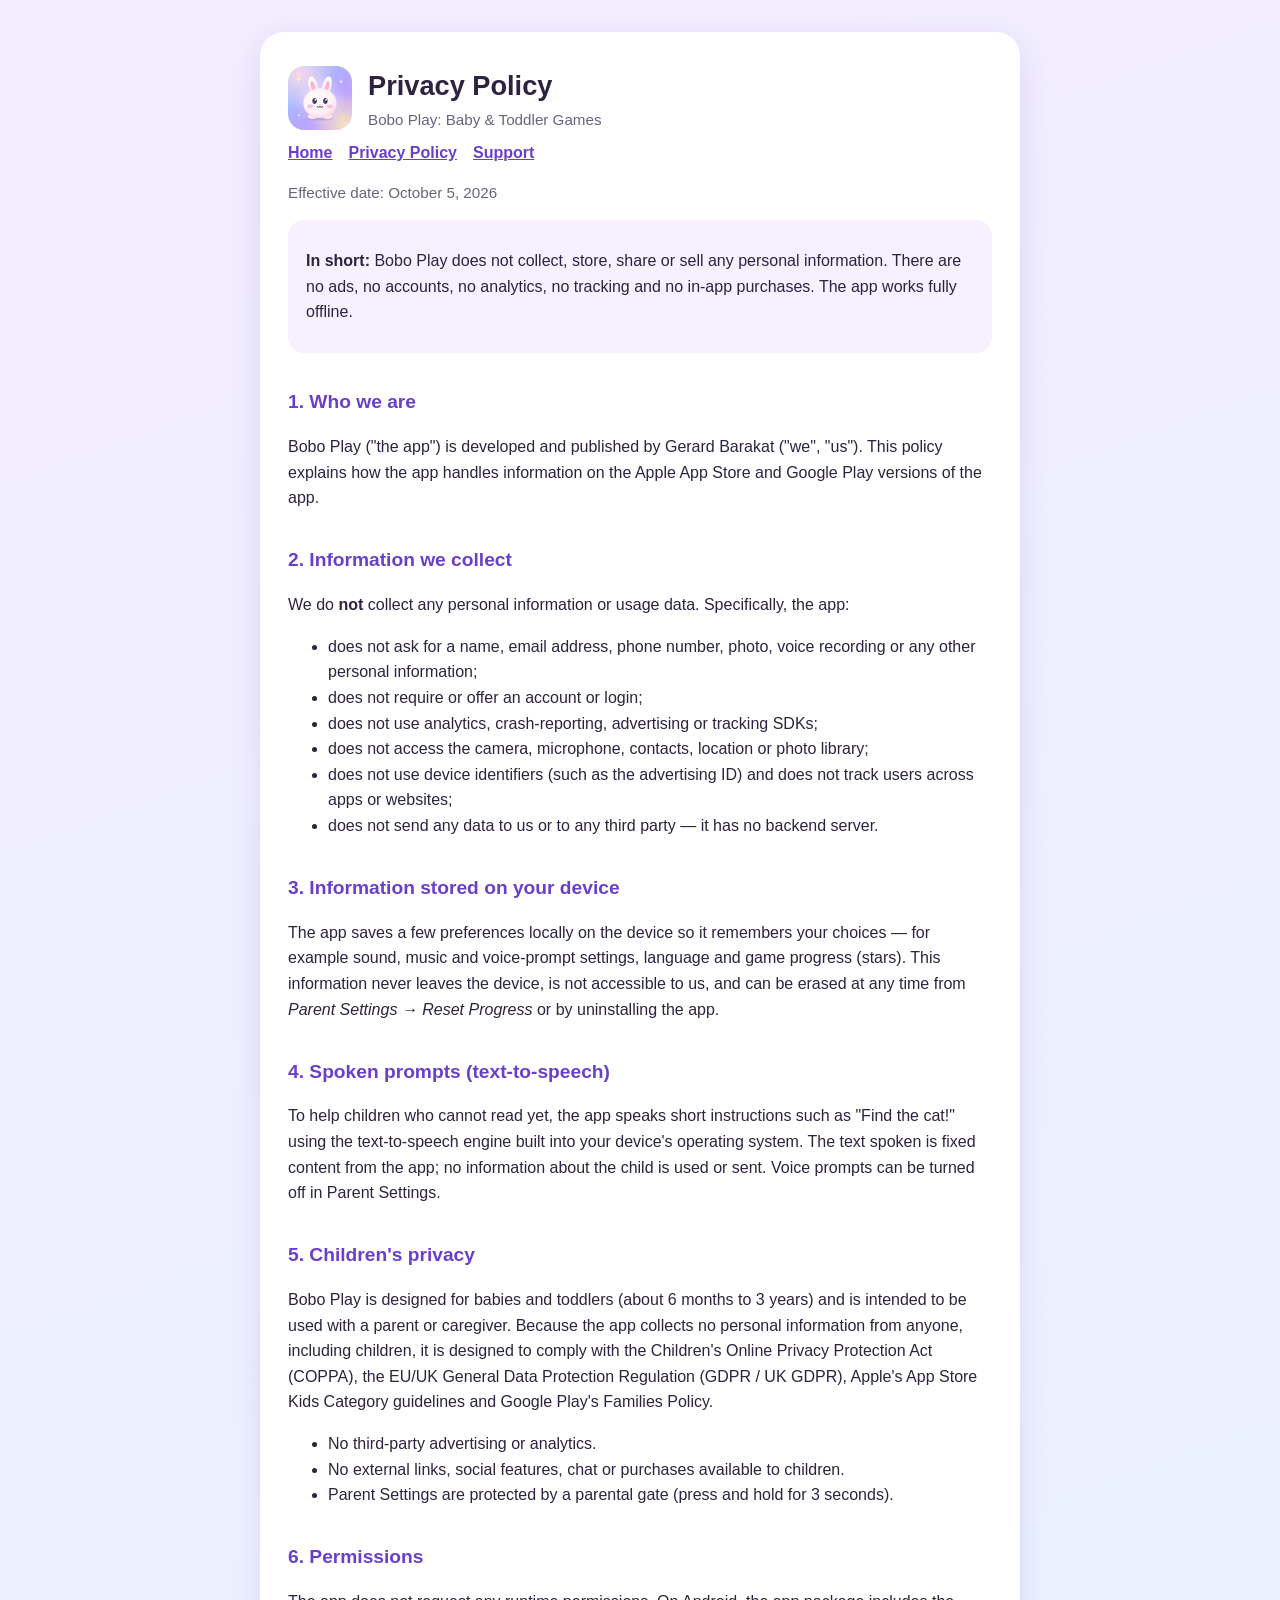
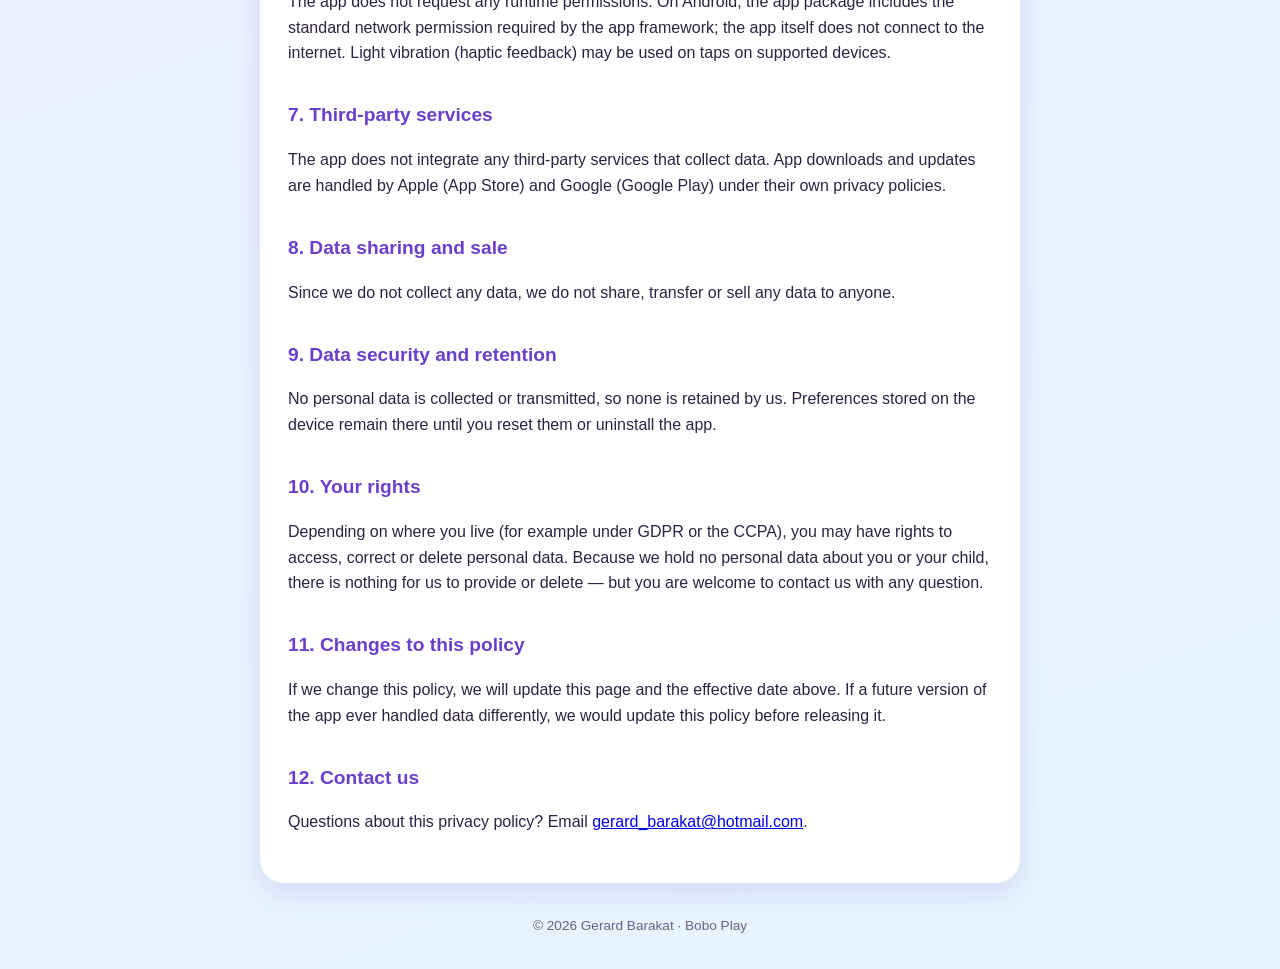
==== privacy.html @ a808a269 "Add Bobo Play privacy policy and support pages Co-authored-by: Copilot <223556219+Copilot@users.nore" ====
<!DOCTYPE html>
<html lang="en">
<head>
  <meta charset="utf-8">
  <meta name="viewport" content="width=device-width, initial-scale=1">
  <title>Privacy Policy — Bobo Play</title>
  <meta name="description" content="Privacy Policy for Bobo Play: Baby & Toddler Games. No data collection, no ads, no tracking.">
  <link rel="icon" href="icon.png">
  <link rel="stylesheet" href="style.css">
</head>
<body>
<main>
  <header>
    <img src="icon.png" alt="Bobo Play icon">
    <div>
      <h1>Privacy Policy</h1>
      <div class="muted">Bobo Play: Baby &amp; Toddler Games</div>
    </div>
  </header>
  <nav><a href="./">Home</a><a href="privacy.html">Privacy Policy</a><a href="support.html">Support</a></nav>

  <p class="muted">Effective date: October 5, 2026</p>

  <div class="highlight">
    <p><strong>In short:</strong> Bobo Play does not collect, store, share or sell any personal
    information. There are no ads, no accounts, no analytics, no tracking and no in-app purchases.
    The app works fully offline.</p>
  </div>

  <h2>1. Who we are</h2>
  <p>Bobo Play ("the app") is developed and published by Gerard Barakat ("we", "us").
  This policy explains how the app handles information on the Apple App Store and Google Play
  versions of the app.</p>

  <h2>2. Information we collect</h2>
  <p>We do <strong>not</strong> collect any personal information or usage data. Specifically, the app:</p>
  <ul>
    <li>does not ask for a name, email address, phone number, photo, voice recording or any other personal information;</li>
    <li>does not require or offer an account or login;</li>
    <li>does not use analytics, crash-reporting, advertising or tracking SDKs;</li>
    <li>does not access the camera, microphone, contacts, location or photo library;</li>
    <li>does not use device identifiers (such as the advertising ID) and does not track users across apps or websites;</li>
    <li>does not send any data to us or to any third party — it has no backend server.</li>
  </ul>

  <h2>3. Information stored on your device</h2>
  <p>The app saves a few preferences locally on the device so it remembers your choices — for example
  sound, music and voice-prompt settings, language and game progress (stars). This information never
  leaves the device, is not accessible to us, and can be erased at any time from
  <em>Parent Settings → Reset Progress</em> or by uninstalling the app.</p>

  <h2>4. Spoken prompts (text-to-speech)</h2>
  <p>To help children who cannot read yet, the app speaks short instructions such as "Find the cat!"
  using the text-to-speech engine built into your device's operating system. The text spoken is
  fixed content from the app; no information about the child is used or sent. Voice prompts can be
  turned off in Parent Settings.</p>

  <h2>5. Children's privacy</h2>
  <p>Bobo Play is designed for babies and toddlers (about 6 months to 3 years) and is intended to be
  used with a parent or caregiver. Because the app collects no personal information from anyone,
  including children, it is designed to comply with the Children's Online Privacy Protection Act
  (COPPA), the EU/UK General Data Protection Regulation (GDPR / UK GDPR), Apple's App Store Kids
  Category guidelines and Google Play's Families Policy.</p>
  <ul>
    <li>No third-party advertising or analytics.</li>
    <li>No external links, social features, chat or purchases available to children.</li>
    <li>Parent Settings are protected by a parental gate (press and hold for 3 seconds).</li>
  </ul>

  <h2>6. Permissions</h2>
  <p>The app does not request any runtime permissions. On Android, the app package includes the
  standard network permission required by the app framework; the app itself does not connect to the
  internet. Light vibration (haptic feedback) may be used on taps on supported devices.</p>

  <h2>7. Third-party services</h2>
  <p>The app does not integrate any third-party services that collect data. App downloads and updates
  are handled by Apple (App Store) and Google (Google Play) under their own privacy policies.</p>

  <h2>8. Data sharing and sale</h2>
  <p>Since we do not collect any data, we do not share, transfer or sell any data to anyone.</p>

  <h2>9. Data security and retention</h2>
  <p>No personal data is collected or transmitted, so none is retained by us. Preferences stored on the
  device remain there until you reset them or uninstall the app.</p>

  <h2>10. Your rights</h2>
  <p>Depending on where you live (for example under GDPR or the CCPA), you may have rights to access,
  correct or delete personal data. Because we hold no personal data about you or your child, there is
  nothing for us to provide or delete — but you are welcome to contact us with any question.</p>

  <h2>11. Changes to this policy</h2>
  <p>If we change this policy, we will update this page and the effective date above. If a future
  version of the app ever handled data differently, we would update this policy before releasing it.</p>

  <h2>12. Contact us</h2>
  <p>Questions about this privacy policy? Email
  <a href="mailto:gerard_barakat@hotmail.com">gerard_barakat@hotmail.com</a>.</p>
</main>
<footer>© 2026 Gerard Barakat · Bobo Play</footer>
</body>
</html>
---- style.css ----
:root { color-scheme: light; }
* { box-sizing: border-box; }
body {
  margin: 0;
  font-family: -apple-system, BlinkMacSystemFont, "Segoe UI", Roboto, Helvetica, Arial, sans-serif;
  line-height: 1.6;
  color: #2d2340;
  background: linear-gradient(160deg, #f3ecff 0%, #e6f4ff 100%);
  min-height: 100vh;
}
main {
  max-width: 760px;
  margin: 32px auto;
  padding: 32px 28px;
  background: #fff;
  border-radius: 24px;
  box-shadow: 0 10px 30px rgba(80, 50, 140, 0.12);
}
header { display: flex; align-items: center; gap: 16px; margin-bottom: 8px; }
header img { width: 64px; height: 64px; border-radius: 16px; }
h1 { margin: 0; font-size: 1.7rem; }
h2 { margin-top: 1.8em; font-size: 1.2rem; color: #6a3fc9; }
nav a { margin-right: 16px; color: #6a3fc9; font-weight: 600; }
.muted { color: #6b6280; font-size: 0.95rem; }
.highlight { background: #f6f0ff; border-radius: 16px; padding: 12px 18px; }
footer { text-align: center; color: #6b6280; font-size: 0.85rem; padding-bottom: 32px; }
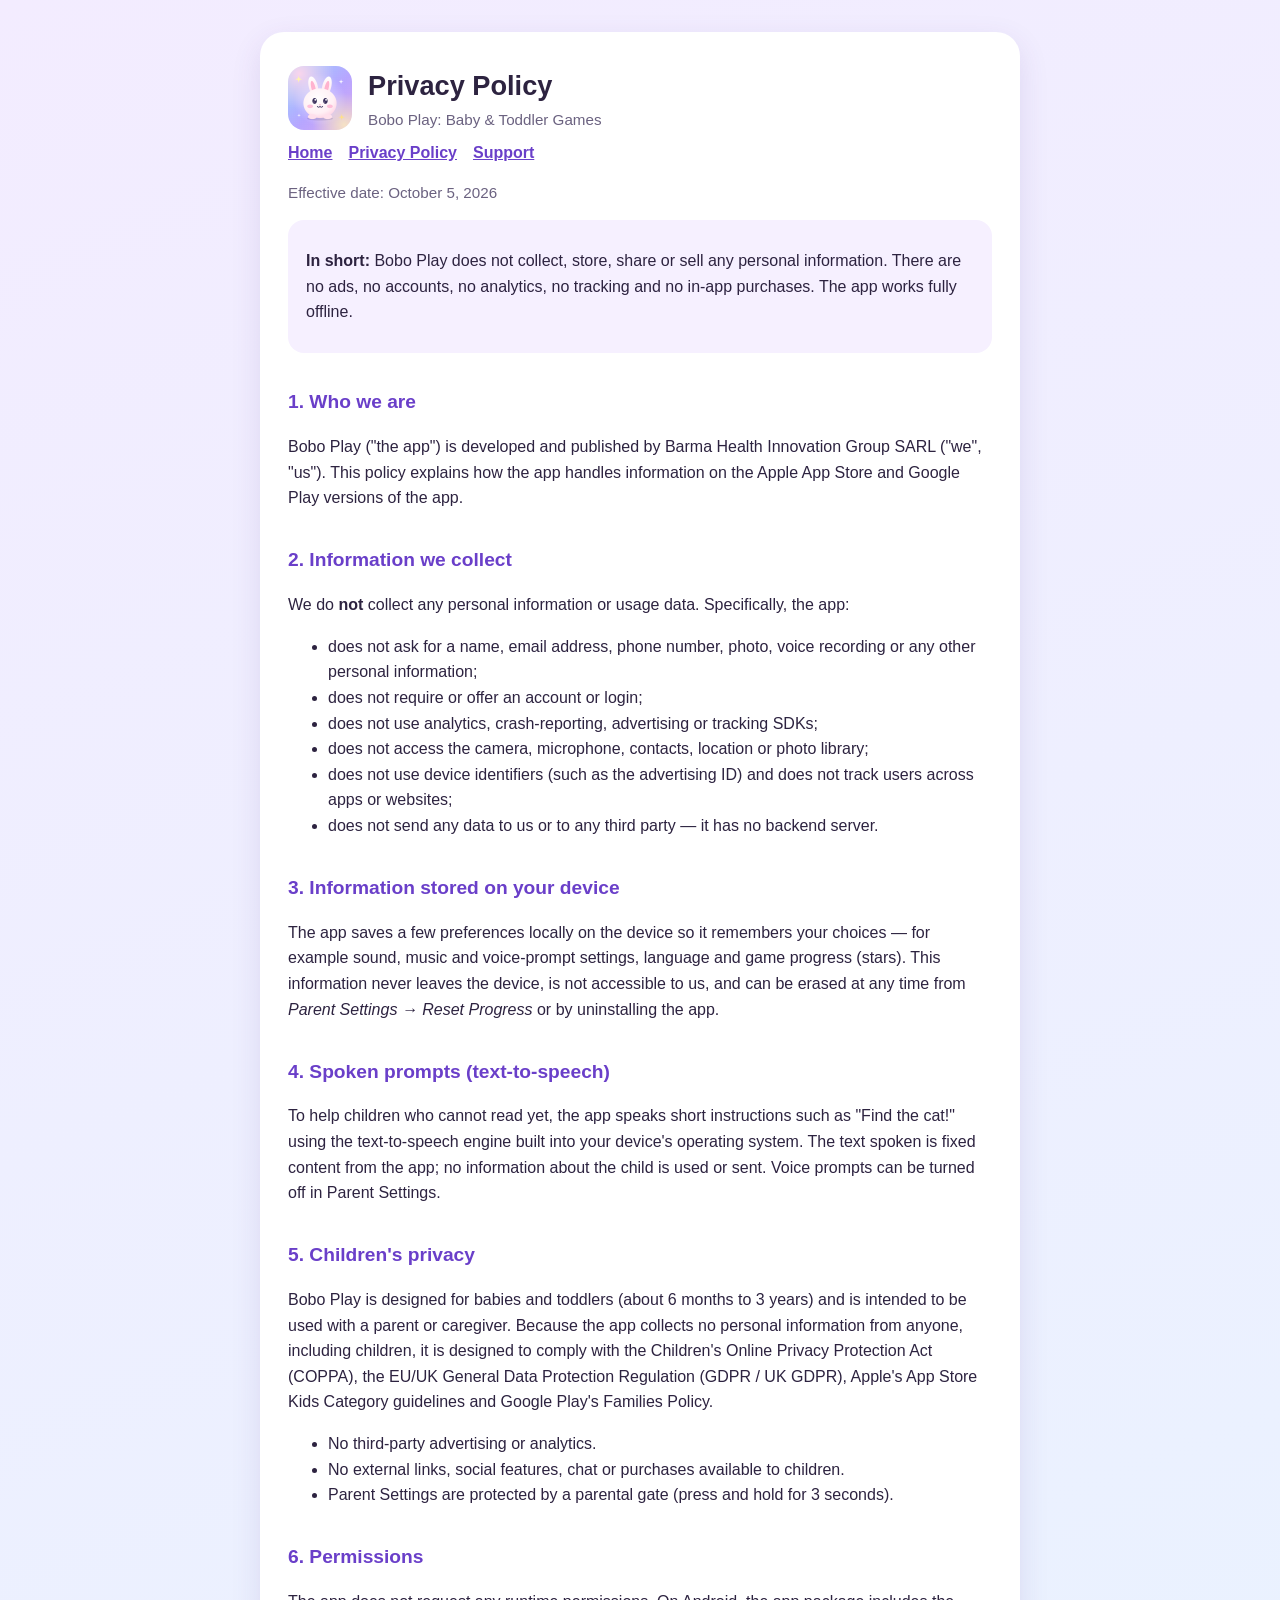
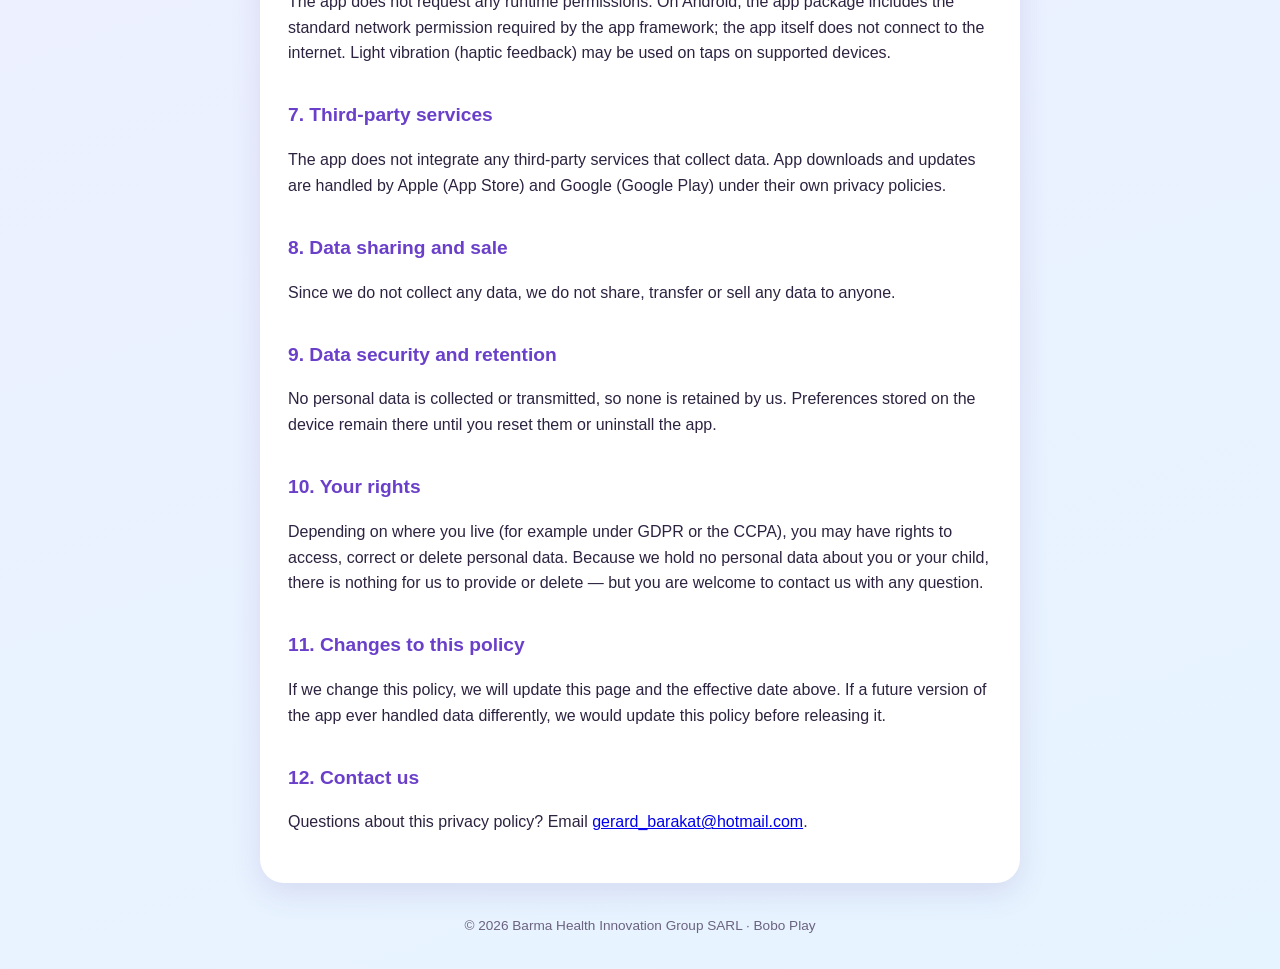
==== commit db5d67d1: "Name Barma Health Innovation Group SARL as publisher Co-authored-by: Copilot <223556219+Copilot@user" ====
--- a/privacy.html
+++ b/privacy.html
@@ -28,7 +28,7 @@
   </div>
 
   <h2>1. Who we are</h2>
-  <p>Bobo Play ("the app") is developed and published by Gerard Barakat ("we", "us").
+  <p>Bobo Play ("the app") is developed and published by Barma Health Innovation Group SARL ("we", "us").
   This policy explains how the app handles information on the Apple App Store and Google Play
   versions of the app.</p>
 
@@ -96,6 +96,6 @@
   <p>Questions about this privacy policy? Email
   <a href="mailto:gerard_barakat@hotmail.com">gerard_barakat@hotmail.com</a>.</p>
 </main>
-<footer>© 2026 Gerard Barakat · Bobo Play</footer>
+<footer>© 2026 Barma Health Innovation Group SARL · Bobo Play</footer>
 </body>
 </html>
